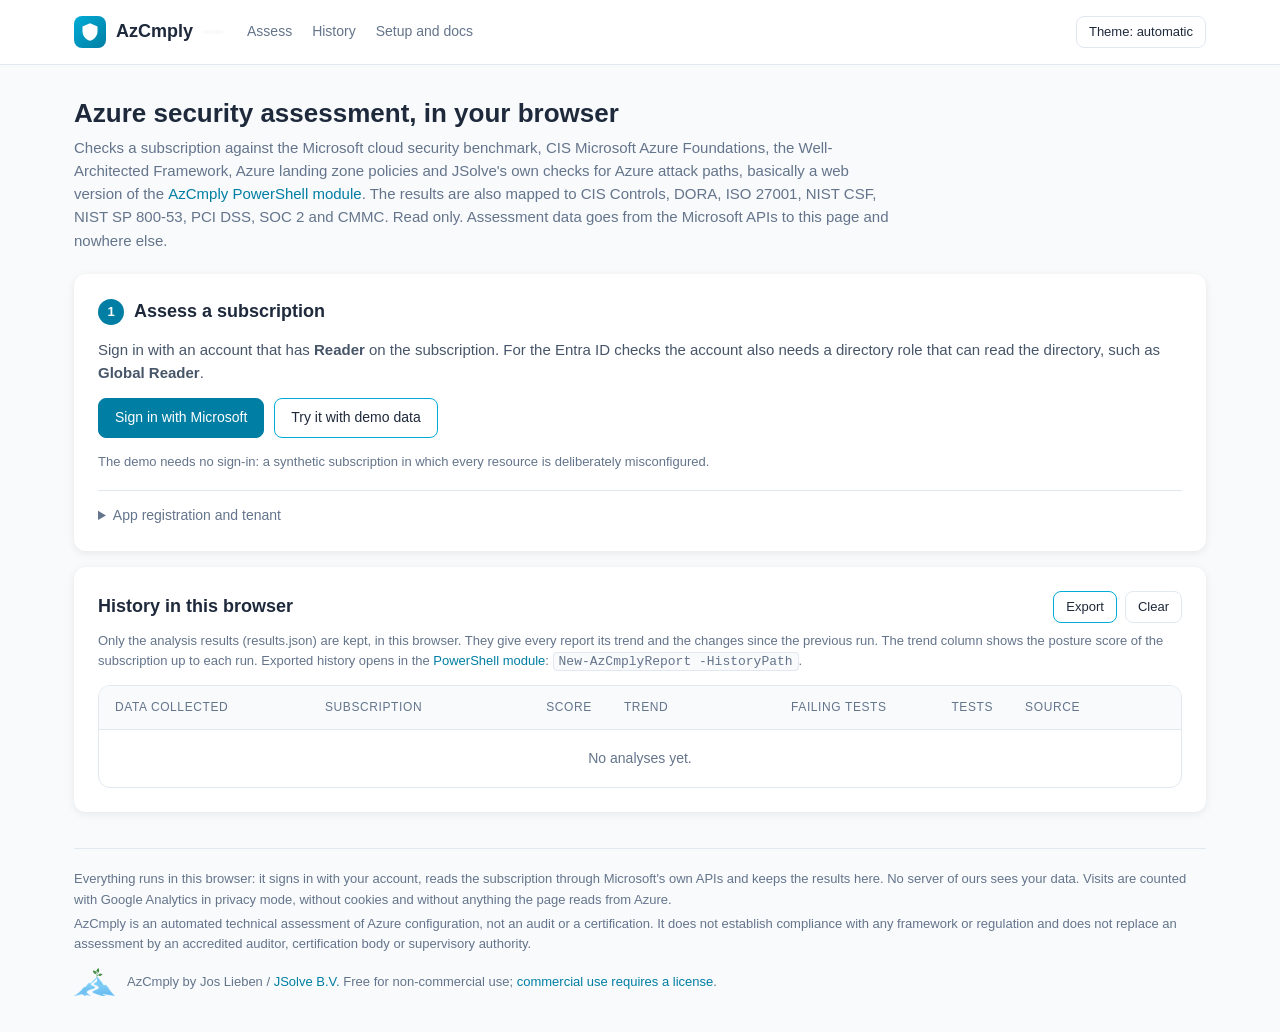
==== Web/site/index.html @ 651a884d "add new tests and bump to 1.0.2" ====
<!DOCTYPE html>
<html lang="en">
<head>
<meta charset="utf-8">
<meta name="viewport" content="width=device-width, initial-scale=1">
<!-- Convert-AzCmplyToWeb.ps1 adds the hash of every inline script to script-src here, in .htaccess and in staticwebapp.config.json -->
<meta http-equiv="Content-Security-Policy" content="default-src 'self'; script-src 'self' https://www.googletagmanager.com 'sha256-Fk6Tn1655p4F9bQl/5NqP86ML0E5Kwp3R/wkWCC5QNY='; style-src 'self'; img-src 'self' data: https://*.google-analytics.com https://*.googletagmanager.com; connect-src 'self' https://login.microsoftonline.com https://management.azure.com https://graph.microsoft.com https://login.microsoftonline.us https://management.usgovcloudapi.net https://graph.microsoft.us https://login.chinacloudapi.cn https://management.chinacloudapi.cn https://microsoftgraph.chinacloudapi.cn https://*.google-analytics.com https://*.analytics.google.com https://*.googletagmanager.com; worker-src 'self'; frame-src 'self'; object-src 'none'; base-uri 'none'; form-action 'none'">
<meta name="referrer" content="no-referrer">
<meta name="description" content="AzCmply: security assessment of an Azure subscription against MCSB, CIS, WAF and ALZ, run entirely in your browser.">
<!-- link previews (LinkedIn, Teams); the image needs an absolute address -->
<meta property="og:title" content="AzCmply: Azure security assessment in your browser">
<meta property="og:description" content="Checks an Azure subscription against MCSB, CIS, the Well-Architected Framework and Azure landing zone policies. Read only; the data stays in your browser. By JSolve B.V.">
<meta property="og:type" content="website">
<meta property="og:image" content="https://azcmply.jsolve.nl/img/jsolve-logo-200.png">
<title>AzCmply</title>
<link rel="icon" href="data:image/svg+xml,%3Csvg xmlns='http://www.w3.org/2000/svg' viewBox='0 0 16 16'%3E%3Cpath d='M8 1l6 2.5v4c0 3.5-2.6 6.3-6 7.5-3.4-1.2-6-4-6-7.5v-4z' fill='%23256abf'/%3E%3C/svg%3E">
<!-- ?v= is the build id Convert-AzCmplyToWeb.ps1 stamps here, so an upload always loads its own files -->
<link rel="stylesheet" href="css/app.css?v=1.0.2-5f8ad1acf2">
<script type="module" src="js/boot.js?v=1.0.2-5f8ad1acf2"></script>
<!-- Google Analytics (GDPR Compliant) -->
<script async src="https://www.googletagmanager.com/gtag/js?id=G-M6KB05FDNL"></script>
<script>
  window.dataLayer = window.dataLayer || [];
  function gtag(){dataLayer.push(arguments);}
  // not on the return from Microsoft sign-in: that URL carries the authorization code, which must not reach Google
  if (!/[?&](code|error|admin_consent)=/.test(location.search)) {
    gtag('js', new Date());
    gtag('config', 'G-M6KB05FDNL', { 'page_location': location.origin + location.pathname, 'anonymize_ip': true, 'storage': 'none', 'client_storage': 'none' });
  }
  gtag('consent', 'default', { 'ad_storage': 'denied', 'ad_user_data': 'denied', 'ad_personalization': 'denied', 'analytics_storage': 'denied' });
</script>
</head>
<body>
<header class="topbar">
  <div class="topbar-inner">
    <a class="brand" href="./" aria-label="AzCmply home">
      <svg viewBox="0 0 16 16" aria-hidden="true"><path d="M8 1l6 2.5v4c0 3.5-2.6 6.3-6 7.5-3.4-1.2-6-4-6-7.5v-4z"/></svg>
      <span>AzCmply</span><span class="ver" id="version"></span>
    </a>
    <nav class="nav" aria-label="Sections">
      <a href="#assess">Assess</a>
      <a href="#history">History</a>
      <a id="docs-link" href="https://github.com/jflieben/AzCmply#readme" target="_blank" rel="noopener noreferrer">Setup and docs</a>
    </nav>
    <div class="topbar-right">
      <span class="account" id="account" hidden></span>
      <button type="button" class="btn ghost small" id="sign-out" hidden>Sign out</button>
      <button type="button" class="btn ghost small" id="theme" aria-label="Theme">Theme: automatic</button>
    </div>
  </div>
</header>

<main>
  <section class="hero" id="assess">
    <h1>Azure security assessment, in your browser</h1>
    <p class="lead">Checks a subscription against the Microsoft cloud security benchmark, CIS Microsoft Azure Foundations, the Well-Architected Framework, Azure landing zone policies and JSolve's own checks for Azure attack paths, basically a web version of the <a href="https://www.powershellgallery.com/packages/AzCmply" target="_blank" rel="noopener noreferrer">AzCmply PowerShell module</a>. The results are also mapped to CIS Controls, DORA, ISO 27001, NIST CSF, NIST SP 800-53, PCI DSS, SOC 2 and CMMC. Read only. Assessment data goes from the Microsoft APIs to this page and nowhere else.
    <div class="banner" id="banner" role="status" hidden></div>
  </section>

  <section class="card" id="connect" aria-labelledby="h-connect">
    <h2 id="h-connect"><span class="step">1</span>Assess a subscription</h2>

    <div id="signed-out">
      <p>Sign in with an account that has <b>Reader</b> on the subscription. For the Entra ID checks the account also needs a directory role that can read the directory, such as <b>Global Reader</b>.</p>
      <div class="row">
        <button type="button" class="btn primary" id="sign-in">Sign in with Microsoft</button>
        <button type="button" class="btn" id="demo">Try it with demo data</button>
      </div>
      <p class="note" id="app-note"></p>
      <p class="note">The demo needs no sign-in: a synthetic subscription in which every resource is deliberately misconfigured.</p>
      <details class="settings" id="app-settings">
        <summary>App registration and tenant</summary>
        <div class="fields">
          <label class="field"><span>Application (client) id</span><input type="text" id="set-client" spellcheck="false" autocomplete="off" placeholder="00000000-0000-0000-0000-000000000000"></label>
          <label class="field"><span>Tenant</span><input type="text" id="set-tenant" spellcheck="false" autocomplete="off" placeholder="organizations, a tenant id or a domain"></label>
          <label class="field"><span>Cloud</span>
            <select id="set-cloud">
              <option value="AzureCloud">Azure (global)</option>
              <option value="AzureUSGovernment">Azure US Government</option>
              <option value="AzureChinaCloud">Azure operated by 21Vianet</option>
            </select>
          </label>
        </div>
        <p class="note">Redirect URI to register as a <b>single-page application</b> platform: <code id="redirect-uri"></code></p>
        <div class="row">
          <button type="button" class="btn" id="save-settings">Save</button>
          <button type="button" class="btn ghost" id="reset-settings">Use the JSolve app</button>
          <a class="btn ghost" id="consent-link" href="#" target="_blank" rel="noopener noreferrer">Admin consent for this app</a>
        </div>
      </details>
    </div>

    <div id="signed-in" hidden>
      <label class="field"><span>Subscription</span>
        <select id="subscription"><option value="">Loading subscriptions...</option></select>
      </label>
      <div class="fields three">
        <label class="field"><span>Activity log</span>
          <select id="opt-days">
            <option value="0">Skip</option>
            <option value="7">7 days</option>
            <option value="30" selected>30 days</option>
            <option value="90">90 days (PowerShell default)</option>
          </select>
        </label>
        <label class="check"><input type="checkbox" id="opt-graph" checked><span>Entra ID enrichment</span></label>
        <label class="check"><input type="checkbox" id="opt-rg" checked><span>Resource Graph tables</span></label>
      </div>
      <label class="field"><span>Organization on the report cover (optional)</span><input type="text" id="opt-org" autocomplete="organization"></label>
      <div class="row">
        <button type="button" class="btn primary" id="run">Run assessment</button>
      </div>
      <p class="note">A subscription with a few hundred resources takes a few minutes. Keep this tab open while it runs.</p>
    </div>
  </section>

  <section class="card" id="progress" aria-labelledby="h-progress" hidden>
    <div class="card-head">
      <h2 id="h-progress"><span class="step">2</span><span id="progress-title">Collecting</span></h2>
      <button type="button" class="btn ghost small" id="cancel">Cancel</button>
    </div>
    <p class="keep-open" id="keep-open" hidden><b>Keep this tab open until the assessment is done.</b> The collected data exists only in this tab: closing or reloading it ends the run. Working in other tabs is fine; on a phone or tablet, keep the browser in front.</p>
    <ol class="phases" id="phases"></ol>
    <div class="issues" id="issues" role="status" hidden>
      <h3>Data that could not be collected</h3>
      <p class="note">The tests that need it report Unknown, with this reason in the report. Everything else was assessed.</p>
      <ul id="issue-list"></ul>
    </div>
    <details class="log-view">
      <summary>Log</summary>
      <pre id="log" aria-live="off"></pre>
    </details>
  </section>

  <section class="card" id="result" aria-labelledby="h-result" hidden>
    <div class="card-head">
      <h2 id="h-result"><span class="step">3</span>Result</h2>
      <div class="row tight" id="downloads"></div>
    </div>
    <div class="summary" id="summary"></div>
    <div class="open-report">
      <button type="button" class="preview" id="preview" aria-describedby="preview-hint" disabled></button>
      <div class="open-report-text">
        <h3>The report</h3>
        <p id="preview-hint">Executive summary, priorities, results per security domain and framework, and every test with its remediation and the result per resource. Opens full screen; print it or save it as PDF from there.</p>
        <button type="button" class="btn primary" id="view-report" disabled>Preparing the report...</button>
      </div>
    </div>
    <details class="settings">
      <summary>Report settings</summary>
      <div class="fields three">
        <label class="field"><span>Title</span><input type="text" id="rep-title" placeholder="Azure security assessment"></label>
        <label class="field"><span>Organization</span><input type="text" id="rep-org"></label>
        <label class="field"><span>Compare with</span><select id="rep-baseline"></select></label>
      </div>
      <div class="row"><button type="button" class="btn" id="rep-refresh">Update report</button></div>
    </details>
  </section>

  <section class="card" id="history" aria-labelledby="h-history">
    <div class="card-head">
      <h2 id="h-history">History in this browser</h2>
      <div class="row tight">
        <button type="button" class="btn small" id="history-export">Export</button>
        <button type="button" class="btn ghost small" id="history-clear">Clear</button>
      </div>
    </div>
    <p class="note">Only the analysis results (results.json) are kept, in this browser. They give every report its trend and the changes since the previous run. The trend column shows the posture score of the subscription up to each run. Exported history opens in the <a href="https://www.powershellgallery.com/packages/AzCmply" target="_blank" rel="noopener noreferrer">PowerShell module</a>: <code>New-AzCmplyReport -HistoryPath</code>.</p>
    <div class="scroll"><table class="history">
      <thead><tr><th>Data collected</th><th>Subscription</th><th class="num">Score</th><th>Trend</th><th class="num">Failing tests</th><th class="num">Tests</th><th>Source</th><th><span class="visually-hidden">Actions</span></th></tr></thead>
      <tbody id="history-rows"><tr><td colspan="8" class="empty">No analyses yet.</td></tr></tbody>
    </table></div>
  </section>
</main>

<div class="viewer" id="viewer" role="dialog" aria-modal="true" aria-labelledby="viewer-title" hidden>
  <div class="viewer-bar">
    <span id="viewer-title">Report</span>
    <div class="row tight">
      <button type="button" class="btn small" id="viewer-download">Download (.html)</button>
      <button type="button" class="btn small" id="viewer-close">Close</button>
    </div>
  </div>
  <iframe id="report-frame" title="Report" sandbox="allow-scripts allow-popups allow-popups-to-escape-sandbox allow-modals" src="report-frame.html"></iframe>
</div>

<footer class="foot">
  <p>Everything runs in this browser: it signs in with your account, reads the subscription through Microsoft's own APIs and keeps the results here. No server of ours sees your data. Visits are counted with Google Analytics in privacy mode, without cookies and without anything the page reads from Azure.</p>
  <p>AzCmply is an automated technical assessment of Azure configuration, not an audit or a certification. It does not establish compliance with any framework or regulation and does not replace an assessment by an accredited auditor, certification body or supervisory authority.</p>
  <div class="maker">
    <img src="img/jsolve-mark.png" alt="" width="41" height="28">
    <p>AzCmply by Jos Lieben / <a href="https://www.jsolve.nl" target="_blank" rel="noopener noreferrer">JSolve B.V.</a> Free for non-commercial use; <a href="https://jsolve.nl/commercial-use.html" target="_blank" rel="noopener noreferrer">commercial use requires a license</a>.</p>
  </div>
</footer>
</body>
</html>
---- Web/site/css/app.css ----
/* The look of M365Permissions: slate neutrals, white cards with a soft shadow, cyan accent (#00acd7). Text and fills
   that need contrast on white use the deeper --accent-strong. */
:root {
  color-scheme: light;
  --page: #f8fafc; --surface: #ffffff; --surface-2: #f8fafc; --field: #ffffff; --ink: #1e293b; --ink-2: #475569; --muted: #64748b;
  --border: #e2e8f0; --line: #e2e8f0; --link: #007ea3; --accent: #00acd7; --accent-strong: #007ea3; --accent-strong-hover: #006d8e;
  --accent-ink: #ffffff; --accent-wash: #f0f9ff; --accent-hover: #e0f4ff; --focus: #00acd7; --ring: rgba(0,172,215,0.15);
  --shadow: 0 2px 8px rgba(0,0,0,0.08); --shadow-lift: 0 8px 20px rgba(15,23,42,0.12); --disabled: #a3b2b8;
  --bar: #ffffff; --bar-ink: #1e293b; --bar-ink-2: #64748b; --bar-line: #e2e8f0;
  --fail: #dc2626; --warn: #f59e0b; --good: #16a34a; --track: #e2e8f0;
  --up: #15803d; --down: #dc2626;
  --info-wash: #f0f9ff; --error-wash: #ffeded; --ok-wash: #dcfce7; --warn-wash: #fff8e0;
}
@media (prefers-color-scheme: dark) {
  :root:where(:not([data-theme="light"])) {
    color-scheme: dark;
    --page: #0f172a; --surface: #1e293b; --surface-2: #172033; --field: #0f172a; --ink: #f1f5f9; --ink-2: #cbd5e1; --muted: #94a3b8;
    --border: #334155; --line: #334155; --link: #00acd7; --accent-strong: #00acd7; --accent-strong-hover: #22c3eb; --accent-ink: #0f172a;
    --accent-wash: #1e3a4d; --accent-hover: #284e66; --shadow: 0 2px 8px rgba(0,0,0,0.3); --shadow-lift: 0 8px 20px rgba(0,0,0,0.4); --disabled: #646e73;
    --bar: #1e293b; --bar-ink: #f1f5f9; --bar-ink-2: #94a3b8; --bar-line: #334155;
    --fail: #ef4444; --good: #22c55e; --track: #334155; --up: #22c55e; --down: #f87171;
    --info-wash: #1e3a4d; --error-wash: #502828; --ok-wash: #1e4632; --warn-wash: #50411e;
  }
}
:root[data-theme="dark"] {
  color-scheme: dark;
  --page: #0f172a; --surface: #1e293b; --surface-2: #172033; --field: #0f172a; --ink: #f1f5f9; --ink-2: #cbd5e1; --muted: #94a3b8;
  --border: #334155; --line: #334155; --link: #00acd7; --accent-strong: #00acd7; --accent-strong-hover: #22c3eb; --accent-ink: #0f172a;
  --accent-wash: #1e3a4d; --accent-hover: #284e66; --shadow: 0 2px 8px rgba(0,0,0,0.3); --shadow-lift: 0 8px 20px rgba(0,0,0,0.4); --disabled: #646e73;
  --bar: #1e293b; --bar-ink: #f1f5f9; --bar-ink-2: #94a3b8; --bar-line: #334155;
  --fail: #ef4444; --good: #22c55e; --track: #334155; --up: #22c55e; --down: #f87171;
  --info-wash: #1e3a4d; --error-wash: #502828; --ok-wash: #1e4632; --warn-wash: #50411e;
}

* { box-sizing: border-box; }
html { background: var(--page); scroll-behavior: smooth; }
body { margin: 0; background: var(--page); color: var(--ink); font: 15px/1.55 -apple-system, BlinkMacSystemFont, "Segoe UI", Roboto, "Helvetica Neue", Arial, sans-serif; -webkit-font-smoothing: antialiased; }
a { color: var(--link); font-weight: 500; text-decoration: none; }
a:hover { text-decoration: underline; }
code { font: 13px/1.4 ui-monospace, "Cascadia Mono", Consolas, monospace; background: var(--surface-2); border: 1px solid var(--border); border-radius: 4px; padding: 1px 5px; overflow-wrap: anywhere; }
h1, h2, h3 { margin: 0; }
:focus-visible { outline: 2px solid var(--focus); outline-offset: 2px; }
.visually-hidden { position: absolute; width: 1px; height: 1px; padding: 0; margin: -1px; overflow: hidden; clip: rect(0 0 0 0); white-space: nowrap; border: 0; }
[hidden] { display: none !important; }
* { scrollbar-width: thin; scrollbar-color: var(--border) transparent; }

/* header */
.topbar { background: var(--bar); color: var(--bar-ink); border-bottom: 1px solid var(--bar-line); }
.topbar-inner { max-width: 1180px; margin: 0 auto; padding: 12px 24px; display: flex; align-items: center; gap: 24px; flex-wrap: wrap; min-height: 64px; }
.brand { display: flex; align-items: center; gap: 10px; color: var(--bar-ink); text-decoration: none; font-weight: 600; font-size: 18px; }
.brand:hover { text-decoration: none; }
.brand svg { width: 32px; height: 32px; padding: 6px; border-radius: 8px; fill: #ffffff; background: linear-gradient(135deg, #00acd7, #007ea3); }
.brand .ver { font-weight: 500; font-size: 12px; color: var(--bar-ink-2); background: var(--surface-2); border-radius: 999px; padding: 2px 10px; }
.nav { display: flex; gap: 20px; }
.nav a { color: var(--bar-ink-2); font-size: 14px; font-weight: 500; }
.nav a:hover { color: var(--accent-strong); text-decoration: none; }
.topbar-right { margin-left: auto; display: flex; align-items: center; gap: 10px; flex-wrap: wrap; }
.account { font-size: 13px; color: var(--bar-ink-2); background: var(--surface-2); border-radius: 999px; padding: 5px 12px; }

/* layout */
main { max-width: 1180px; margin: 0 auto; padding: 28px 24px 12px; }
.hero { padding: 4px 0 22px; }
.hero h1 { font-size: 26px; line-height: 1.25; font-weight: 600; margin-bottom: 6px; }
.lead { color: var(--muted); font-size: 15px; max-width: 820px; margin: 0; }
.card { background: var(--surface); border-radius: 12px; box-shadow: var(--shadow); padding: 24px; margin-bottom: 16px; }
.card h2 { font-size: 18px; font-weight: 600; display: flex; align-items: center; gap: 10px; margin-bottom: 12px; }
.card p { margin: 0 0 14px; color: var(--ink-2); }
.card-head { display: flex; align-items: center; justify-content: space-between; gap: 12px; flex-wrap: wrap; margin-bottom: 8px; }
.card-head h2 { margin-bottom: 0; }
.step { display: inline-grid; place-items: center; width: 26px; height: 26px; border-radius: 50%; background: var(--accent-strong); color: var(--accent-ink); font-size: 13px; font-weight: 600; flex: none; }
.note { font-size: 13px; color: var(--muted) !important; }
.row { display: flex; flex-wrap: wrap; gap: 10px; align-items: center; margin: 14px 0 6px; }
.row.tight { margin: 0; gap: 8px; }

/* controls */
.btn { display: inline-flex; align-items: center; justify-content: center; gap: 8px; font: inherit; font-size: 14px; font-weight: 500; color: var(--ink); background: var(--surface); border: 1px solid var(--accent); border-radius: 8px; padding: 8px 16px; cursor: pointer; text-decoration: none; min-height: 38px; white-space: nowrap; transition: background-color 0.2s, color 0.2s, border-color 0.2s; }
.btn:hover { background: var(--accent-strong); border-color: var(--accent-strong); color: var(--accent-ink); text-decoration: none; }
.btn.primary { background: var(--accent-strong); color: var(--accent-ink); border-color: var(--accent-strong); }
.btn.primary:hover { background: var(--accent-strong-hover); border-color: var(--accent-strong-hover); }
.btn.ghost { background: transparent; border-color: var(--border); }
.btn.ghost:hover { background: var(--accent-wash); border-color: var(--border); color: var(--ink); }
.btn.small { font-size: 13px; padding: 5px 12px; min-height: 32px; }
.btn:disabled, .btn:disabled:hover { background: transparent; border-color: var(--disabled); color: var(--disabled); cursor: not-allowed; }
.btn.primary:disabled { background: var(--disabled); color: var(--surface); }
.field { display: flex; flex-direction: column; gap: 6px; margin: 0 0 14px; font-size: 14px; color: var(--muted); font-weight: 500; min-width: 0; }
.field input, .field select { font: inherit; font-size: 14px; font-weight: 400; color: var(--ink); background: var(--field); border: 1px solid var(--border); border-radius: 8px; padding: 9px 14px; min-height: 40px; width: 100%; transition: border-color 0.2s, box-shadow 0.2s; }
.field input::placeholder { color: var(--muted); }
.field input:focus, .field select:focus { outline: none; border-color: var(--accent); box-shadow: 0 0 0 3px var(--ring); }
.fields { display: grid; grid-template-columns: 1fr 1fr; gap: 0 16px; }
.fields.three { grid-template-columns: repeat(3, minmax(0, 1fr)); align-items: end; }
.check { display: flex; align-items: center; gap: 8px; font-size: 14px; margin: 0 0 14px; min-height: 40px; cursor: pointer; }
.check input { appearance: none; -webkit-appearance: none; margin: 0; width: 16px; height: 16px; flex: none; border: 1px solid var(--border); border-radius: 4px; background: var(--field); display: inline-grid; place-items: center; cursor: pointer; transition: background-color 0.2s, border-color 0.2s; }
.check input:hover { border-color: var(--accent); }
.check input:checked { background: var(--accent-strong); border-color: var(--accent-strong); }
.check input:checked::after { content: ""; width: 4px; height: 8px; border: solid var(--accent-ink); border-width: 0 2px 2px 0; transform: rotate(45deg); margin-bottom: 2px; }
.check input:focus-visible { outline: none; border-color: var(--accent); box-shadow: 0 0 0 3px var(--ring); }
.settings { border-top: 1px solid var(--line); margin-top: 18px; padding-top: 14px; }
.settings summary { cursor: pointer; font-weight: 500; font-size: 14px; color: var(--muted); }
.settings summary:hover { color: var(--accent-strong); }
.settings[open] summary { margin-bottom: 14px; }

/* messages, like the M365Permissions toasts */
.banner { border-radius: 8px; padding: 14px 16px; margin-top: 16px; font-size: 14px; background: var(--info-wash); border: 1px solid var(--border); box-shadow: var(--shadow); }
.banner.error { background: var(--error-wash); border-color: var(--fail); }
.banner.ok { background: var(--ok-wash); border-color: var(--good); }
.banner p { margin: 0 0 6px; color: var(--ink); }
.banner p:last-child { margin: 0; }

/* progress */
.phases { list-style: none; margin: 14px 0; padding: 0; display: grid; gap: 12px; }
.phase { display: grid; grid-template-columns: 22px 1fr auto; gap: 4px 10px; align-items: center; }
.phase .icon { width: 18px; height: 18px; border-radius: 50%; border: 2px solid var(--line); display: grid; place-items: center; font-size: 11px; font-weight: 700; }
.phase.active .icon { border-color: var(--accent); border-top-color: transparent; animation: spin 0.9s linear infinite; }
.phase.done .icon { border-color: var(--good); background: var(--good); color: #fff; }
.phase.done .icon::after { content: "\2713"; }
.phase.failed .icon { border-color: var(--fail); background: var(--fail); color: #fff; }
.phase.failed .icon::after { content: "!"; }
.phase .label { font-size: 14px; }
.phase .count { font-size: 13px; color: var(--muted); font-variant-numeric: tabular-nums; }
.phase .bar { grid-column: 2 / 4; height: 6px; border-radius: 3px; background: var(--track); overflow: hidden; }
.phase .bar i { display: block; height: 100%; width: 0; background: var(--accent); border-radius: 3px; transition: width 0.3s; }
.phase.done .bar i { background: var(--good); }
@keyframes spin { to { transform: rotate(360deg); } }
@media (prefers-reduced-motion: reduce) { .phase.active .icon { animation: none; } .phase .bar i, .btn, .preview { transition: none; } }
.keep-open { border: 1px solid var(--warn); border-radius: 8px; background: var(--warn-wash); padding: 12px 16px; margin: 0 0 14px; font-size: 14px; color: var(--ink-2); }
.keep-open b { color: var(--ink); font-weight: 600; }
.issues { border: 1px solid var(--warn); border-radius: 8px; background: var(--warn-wash); padding: 12px 16px; margin: 0 0 14px; }
.issues h3 { font-size: 14px; font-weight: 600; margin-bottom: 4px; }
.issues p { margin: 0 0 8px; }
.issues ul { margin: 0; padding-left: 18px; font-size: 13px; color: var(--ink-2); display: grid; gap: 6px; }
.issues li { overflow-wrap: anywhere; }
.log-view summary { cursor: pointer; font-size: 13px; font-weight: 500; color: var(--muted); }
.log-view pre { max-height: 260px; overflow: auto; background: var(--surface-2); border: 1px solid var(--border); border-radius: 8px; padding: 10px 12px; font: 12px/1.5 ui-monospace, "Cascadia Mono", Consolas, monospace; white-space: pre-wrap; overflow-wrap: anywhere; margin: 8px 0 0; }

/* result */
.summary { display: grid; grid-template-columns: repeat(4, minmax(0, 1fr)); gap: 12px; margin: 10px 0 4px; }
.kpi { border-radius: 8px; padding: 14px 16px; background: var(--surface-2); border: 1px solid var(--border); min-width: 0; }
.kpi .label { font-size: 12px; color: var(--muted); text-transform: uppercase; letter-spacing: 0.05em; font-weight: 500; }
.kpi .value { font-size: 22px; font-weight: 700; font-variant-numeric: tabular-nums; margin-top: 4px; overflow-wrap: anywhere; }
.kpi .value small { font-size: 13px; font-weight: 500; color: var(--muted); }
.kpi .sub { font-size: 12px; color: var(--muted); overflow-wrap: anywhere; }
.open-report { display: grid; grid-template-columns: minmax(0, 360px) minmax(0, 1fr); gap: 24px; align-items: center; margin: 20px 0 4px; }
.open-report-text h3 { font-size: 16px; font-weight: 600; margin-bottom: 6px; }
.open-report-text p { margin: 0 0 14px; }
.preview { display: block; width: 100%; padding: 0; font: inherit; text-align: left; color: var(--ink); background: var(--surface); border: 1px solid var(--border); border-radius: 12px; overflow: hidden; cursor: pointer; box-shadow: var(--shadow); transition: transform 0.15s, box-shadow 0.15s, border-color 0.15s; }
.preview:hover:not(:disabled) { transform: translateY(-2px); box-shadow: var(--shadow-lift); border-color: var(--accent); }
.preview:disabled { cursor: progress; opacity: 0.65; }
/* mirrors the cover of the report */
.pv-cover { display: flex; flex-direction: column; gap: 4px; background: var(--surface); border-top: 4px solid var(--accent); padding: 14px 18px 16px; }
.pv-eyebrow { font-size: 10px; letter-spacing: 0.08em; font-weight: 600; color: var(--accent-strong); }
.pv-title { font-size: 18px; font-weight: 600; line-height: 1.25; overflow-wrap: anywhere; }
.pv-meta { font-size: 12px; color: var(--muted); }
.pv-body { display: flex; align-items: center; gap: 14px; padding: 14px 18px; background: var(--surface-2); border-top: 1px solid var(--border); }
.pv-ring { width: 64px; height: 64px; flex: none; }
.pv-track { fill: none; stroke: var(--track); stroke-width: 6; }
.pv-arc { fill: none; stroke-width: 6; stroke-linecap: round; stroke: var(--muted); }
.pv-arc.good { stroke: var(--good); } .pv-arc.fair { stroke: var(--warn); } .pv-arc.weak { stroke: #fb923c; } .pv-arc.risk { stroke: var(--fail); }
.pv-score { font: 700 17px -apple-system, BlinkMacSystemFont, "Segoe UI", Roboto, sans-serif; fill: var(--ink); }
.pv-facts { display: flex; flex-direction: column; gap: 2px; min-width: 0; }
.pv-rating { font-weight: 600; font-size: 14px; }
.pv-line { font-size: 13px; color: var(--ink-2); }
.pv-cta { display: inline-flex; align-items: center; gap: 6px; margin-top: 6px; font-size: 13px; font-weight: 500; color: var(--link); }
.pv-cta svg { width: 14px; height: 14px; fill: none; stroke: currentColor; stroke-width: 1.6; stroke-linecap: round; stroke-linejoin: round; }
.viewer { position: fixed; inset: 0; z-index: 50; display: flex; flex-direction: column; background: var(--page); }
.viewer-bar { display: flex; align-items: center; justify-content: space-between; gap: 10px; padding: 8px 12px 8px 16px; background: var(--bar); color: var(--bar-ink); border-bottom: 1px solid var(--bar-line); font-size: 14px; font-weight: 500; }
.viewer-bar #viewer-title { overflow: hidden; text-overflow: ellipsis; white-space: nowrap; min-width: 0; }
.viewer iframe { display: block; flex: 1; width: 100%; min-height: 0; border: 0; background: var(--page); }
body.viewer-open { overflow: hidden; }

/* history, like the M365Permissions tables */
.scroll { overflow-x: auto; border: 1px solid var(--border); border-radius: 12px; }
table.history { width: 100%; border-collapse: collapse; font-size: 14px; }
.history th { text-align: left; font-size: 12px; text-transform: uppercase; letter-spacing: 0.05em; color: var(--muted); font-weight: 500; padding: 12px 16px; background: var(--surface-2); border-bottom: 1px solid var(--line); white-space: nowrap; }
.history td { padding: 12px 16px; border-bottom: 1px solid var(--line); vertical-align: top; }
.history tbody tr { transition: background-color 0.15s; }
.history tbody tr:hover { background: var(--accent-wash); }
.history tbody tr:last-child td { border-bottom: 0; }
.history .num { text-align: right; font-variant-numeric: tabular-nums; }
.history .sub { display: block; font-size: 12px; color: var(--muted); }
.history .empty { color: var(--muted); text-align: center; padding: 18px; }
.history .actions { white-space: nowrap; text-align: right; }
.history .actions .btn { margin-left: 6px; }
.muted { color: var(--muted); }
.history .trend-cell { white-space: nowrap; }
.trend { display: inline-flex; align-items: center; gap: 8px; }
.spark { display: block; overflow: visible; }
.spark-line { fill: none; stroke: var(--muted); stroke-width: 2; stroke-linejoin: round; stroke-linecap: round; }
.spark-dot { fill: var(--muted); stroke: var(--surface); stroke-width: 2; }
.spark-hit { fill: transparent; }
.trend.up .spark-line { stroke: var(--up); } .trend.up .spark-dot { fill: var(--up); } .trend.up .arrow { color: var(--up); }
.trend.down .spark-line { stroke: var(--down); } .trend.down .spark-dot { fill: var(--down); } .trend.down .arrow { color: var(--down); }
.delta { font-size: 13px; color: var(--ink-2); font-variant-numeric: tabular-nums; }
.arrow { font-size: 10px; margin-right: 3px; color: var(--muted); }
.pill { display: inline-block; font-size: 12px; font-weight: 500; border-radius: 999px; padding: 2px 10px; background: var(--surface-2); border: 1px solid var(--border); color: var(--ink-2); }

.foot { width: calc(100% - 48px); max-width: 1132px; margin: 8px auto 0; padding: 20px 0 36px; font-size: 13px; color: var(--muted); border-top: 1px solid var(--line); }
.foot p { margin: 0 0 4px; }
.maker { display: flex; align-items: center; gap: 12px; margin-top: 14px; }
.maker img { width: 41px; height: 28px; flex: none; }
.maker p { margin: 0; }

@media (max-width: 900px) {
  .open-report { grid-template-columns: 1fr; }
  .summary { grid-template-columns: repeat(2, minmax(0, 1fr)); }
}
@media (max-width: 640px) {
  main { padding: 18px 16px 8px; }
  .topbar-inner { padding: 10px 16px; gap: 12px; }
  .nav { order: 3; width: 100%; }
  .hero h1 { font-size: 22px; }
  .card { padding: 16px; }
  .fields, .fields.three { grid-template-columns: 1fr; }
  .foot { width: calc(100% - 32px); padding: 18px 0 28px; }
  /* history on a phone: each run as a card with date and subscription, score and trend, and the actions */
  .scroll { border: 0; border-radius: 0; }
  .history thead, .history td:nth-child(5), .history td:nth-child(6), .history td:nth-child(7) { display: none; }
  table.history, .history tbody { display: block; }
  .history tr { display: grid; grid-template-columns: minmax(0, 1fr) auto; gap: 4px 12px; padding: 12px 0; border-bottom: 1px solid var(--line); }
  .history tbody tr:hover { background: transparent; }
  .history td { display: block; padding: 0; border: 0; }
  .history td:nth-child(1) { grid-column: 1; grid-row: 1; }
  .history td:nth-child(2) { grid-column: 1; grid-row: 2; }
  .history td:nth-child(3) { grid-column: 2; grid-row: 1; font-weight: 700; }
  .history td:nth-child(3)::before { content: "Score "; font-weight: 400; font-size: 12px; color: var(--muted); }
  .history td:nth-child(4) { grid-column: 2; grid-row: 2; justify-self: end; }
  .history td.actions { grid-column: 1 / -1; grid-row: 3; text-align: left; padding-top: 6px; }
  .history .actions .btn { margin: 0 6px 0 0; }
  .history td.empty { grid-column: 1 / -1; }
}
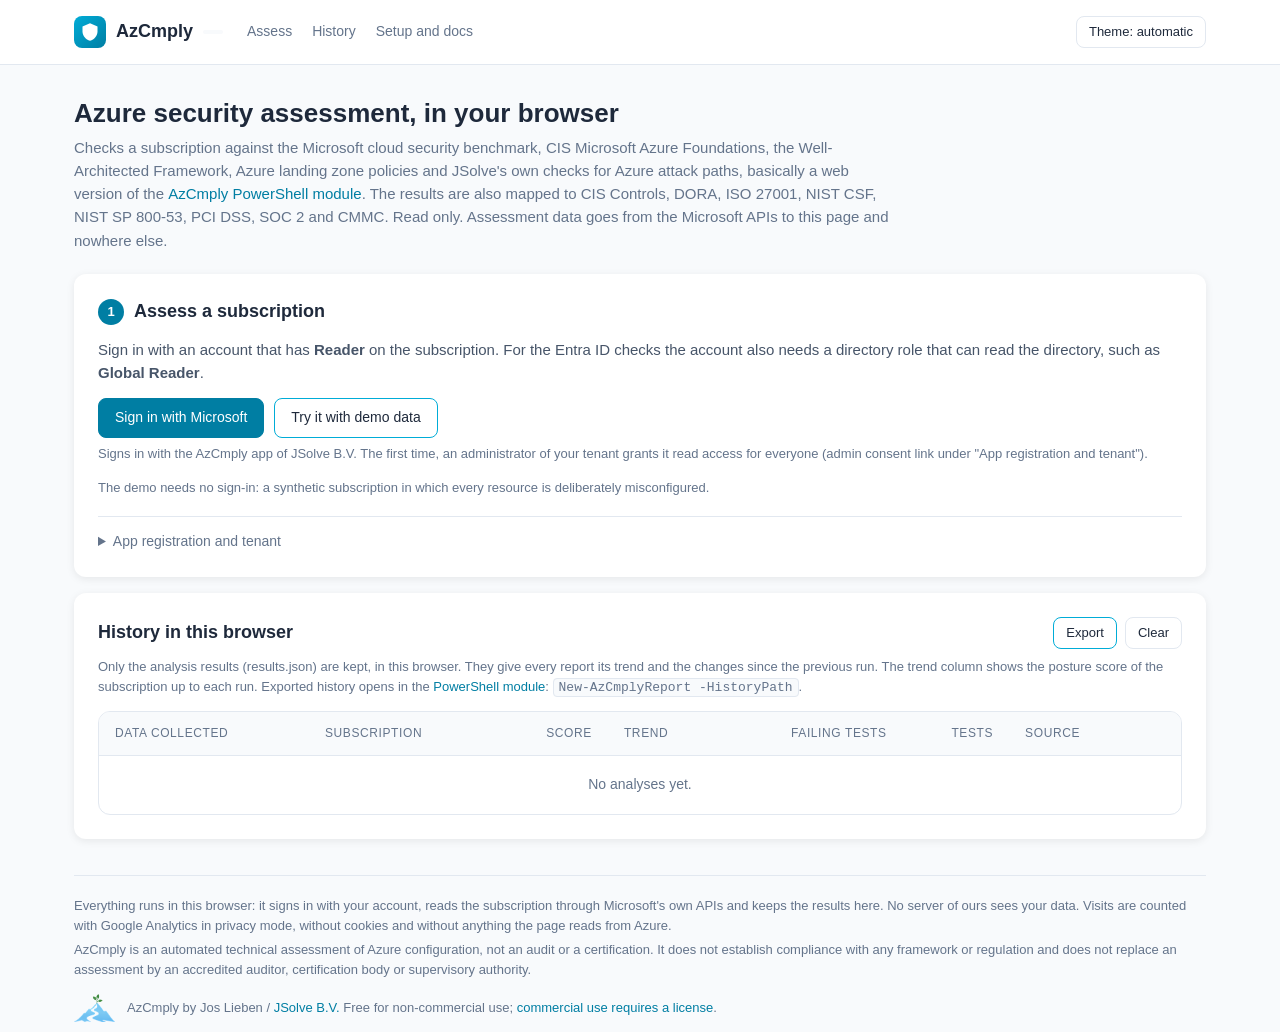
==== commit a5fe8bc0: "1.0.3 release, adding additional in depth azure function tests" ====
--- a/Web/site/index.html
+++ b/Web/site/index.html
@@ -15,8 +15,8 @@
 <title>AzCmply</title>
 <link rel="icon" href="data:image/svg+xml,%3Csvg xmlns='http://www.w3.org/2000/svg' viewBox='0 0 16 16'%3E%3Cpath d='M8 1l6 2.5v4c0 3.5-2.6 6.3-6 7.5-3.4-1.2-6-4-6-7.5v-4z' fill='%23256abf'/%3E%3C/svg%3E">
 <!-- ?v= is the build id Convert-AzCmplyToWeb.ps1 stamps here, so an upload always loads its own files -->
-<link rel="stylesheet" href="css/app.css?v=1.0.2-5f8ad1acf2">
-<script type="module" src="js/boot.js?v=1.0.2-5f8ad1acf2"></script>
+<link rel="stylesheet" href="css/app.css?v=1.0.3-7ea438e2a8">
+<script type="module" src="js/boot.js?v=1.0.3-7ea438e2a8"></script>
 <!-- Google Analytics (GDPR Compliant) -->
 <script async src="https://www.googletagmanager.com/gtag/js?id=G-M6KB05FDNL"></script>
 <script>
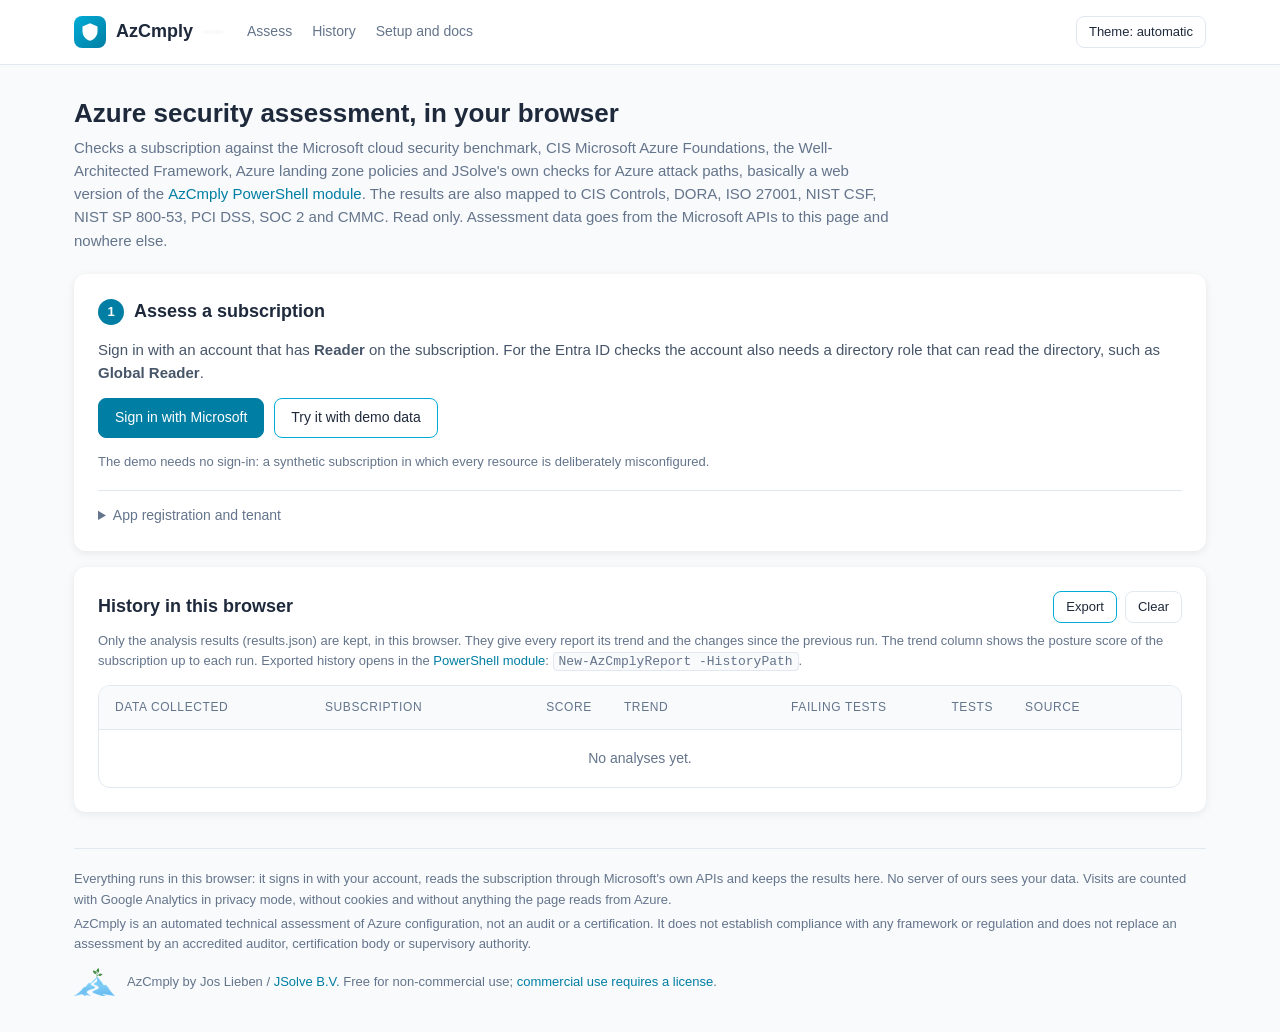
==== commit 456c433d: "1.0.4 (blob v1 + unsupported runtimes)" ====
--- a/Web/site/index.html
+++ b/Web/site/index.html
@@ -15,8 +15,8 @@
 <title>AzCmply</title>
 <link rel="icon" href="data:image/svg+xml,%3Csvg xmlns='http://www.w3.org/2000/svg' viewBox='0 0 16 16'%3E%3Cpath d='M8 1l6 2.5v4c0 3.5-2.6 6.3-6 7.5-3.4-1.2-6-4-6-7.5v-4z' fill='%23256abf'/%3E%3C/svg%3E">
 <!-- ?v= is the build id Convert-AzCmplyToWeb.ps1 stamps here, so an upload always loads its own files -->
-<link rel="stylesheet" href="css/app.css?v=1.0.3-7ea438e2a8">
-<script type="module" src="js/boot.js?v=1.0.3-7ea438e2a8"></script>
+<link rel="stylesheet" href="css/app.css?v=1.0.4-aef70a4881">
+<script type="module" src="js/boot.js?v=1.0.4-aef70a4881"></script>
 <!-- Google Analytics (GDPR Compliant) -->
 <script async src="https://www.googletagmanager.com/gtag/js?id=G-M6KB05FDNL"></script>
 <script>
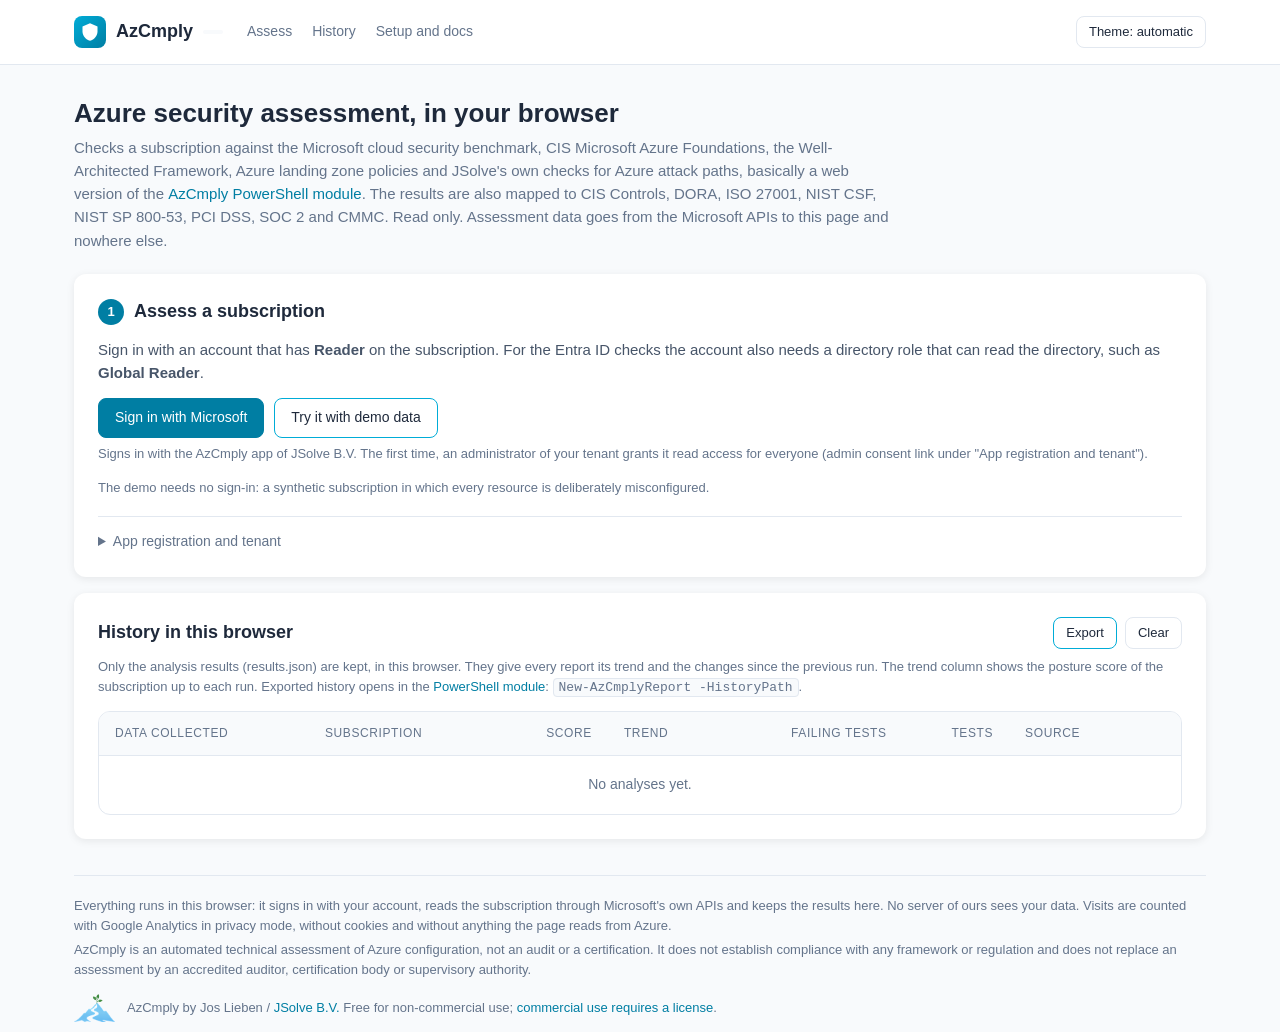
==== commit 49abb45f: "1.0.5" ====
--- a/Web/site/index.html
+++ b/Web/site/index.html
@@ -15,8 +15,8 @@
 <title>AzCmply</title>
 <link rel="icon" href="data:image/svg+xml,%3Csvg xmlns='http://www.w3.org/2000/svg' viewBox='0 0 16 16'%3E%3Cpath d='M8 1l6 2.5v4c0 3.5-2.6 6.3-6 7.5-3.4-1.2-6-4-6-7.5v-4z' fill='%23256abf'/%3E%3C/svg%3E">
 <!-- ?v= is the build id Convert-AzCmplyToWeb.ps1 stamps here, so an upload always loads its own files -->
-<link rel="stylesheet" href="css/app.css?v=1.0.4-aef70a4881">
-<script type="module" src="js/boot.js?v=1.0.4-aef70a4881"></script>
+<link rel="stylesheet" href="css/app.css?v=1.0.5-1af34e9ed6">
+<script type="module" src="js/boot.js?v=1.0.5-1af34e9ed6"></script>
 <!-- Google Analytics (GDPR Compliant) -->
 <script async src="https://www.googletagmanager.com/gtag/js?id=G-M6KB05FDNL"></script>
 <script>
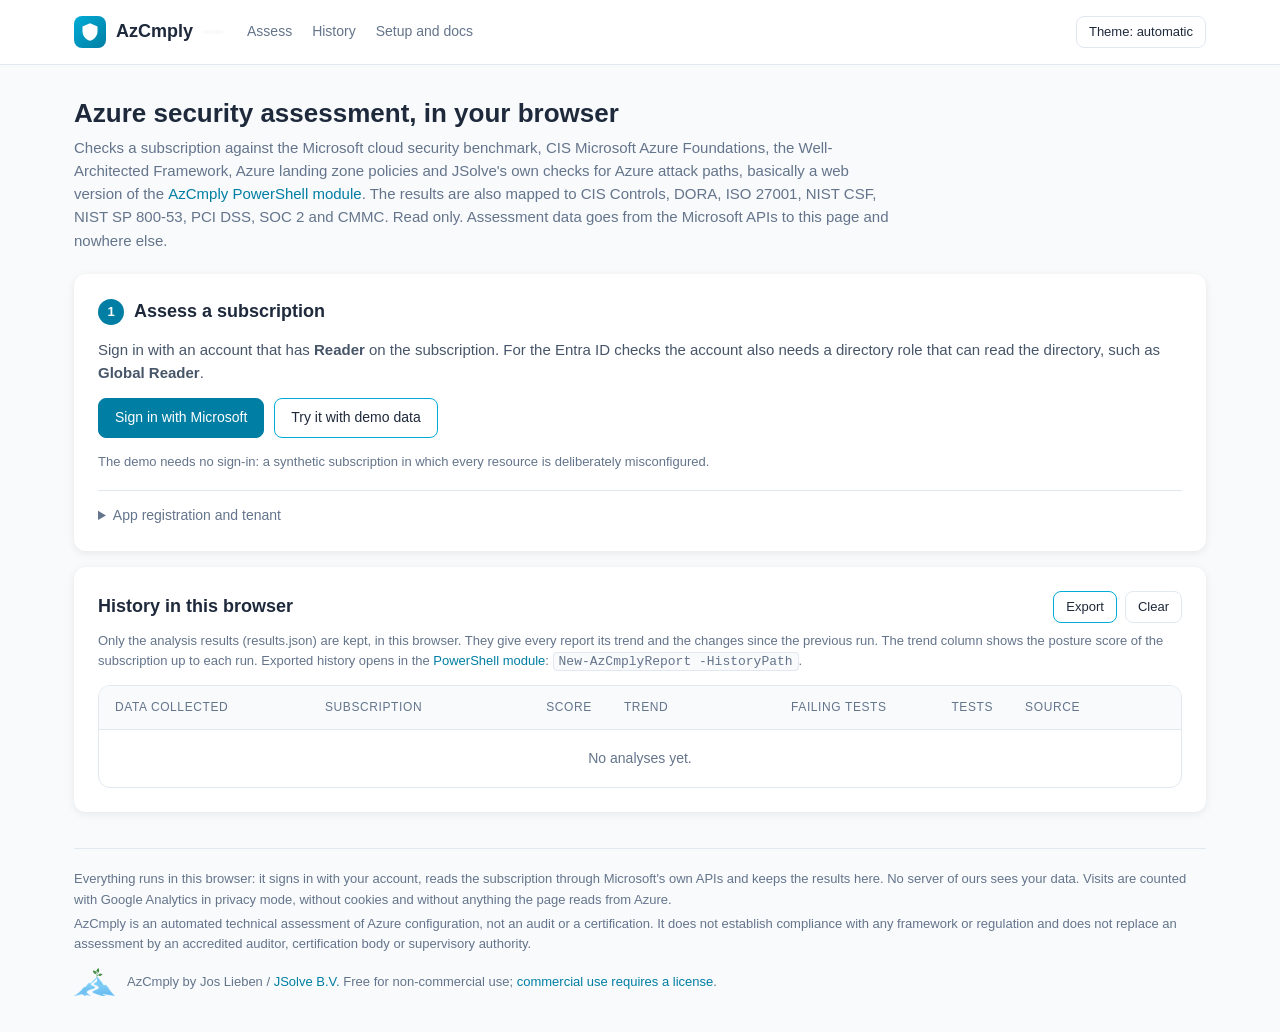
==== commit ccfb1beb: "1.0.6 (minor improvements)" ====
--- a/Web/site/index.html
+++ b/Web/site/index.html
@@ -15,8 +15,8 @@
 <title>AzCmply</title>
 <link rel="icon" href="data:image/svg+xml,%3Csvg xmlns='http://www.w3.org/2000/svg' viewBox='0 0 16 16'%3E%3Cpath d='M8 1l6 2.5v4c0 3.5-2.6 6.3-6 7.5-3.4-1.2-6-4-6-7.5v-4z' fill='%23256abf'/%3E%3C/svg%3E">
 <!-- ?v= is the build id Convert-AzCmplyToWeb.ps1 stamps here, so an upload always loads its own files -->
-<link rel="stylesheet" href="css/app.css?v=1.0.5-1af34e9ed6">
-<script type="module" src="js/boot.js?v=1.0.5-1af34e9ed6"></script>
+<link rel="stylesheet" href="css/app.css?v=1.0.6-b3e11655f3">
+<script type="module" src="js/boot.js?v=1.0.6-b3e11655f3"></script>
 <!-- Google Analytics (GDPR Compliant) -->
 <script async src="https://www.googletagmanager.com/gtag/js?id=G-M6KB05FDNL"></script>
 <script>
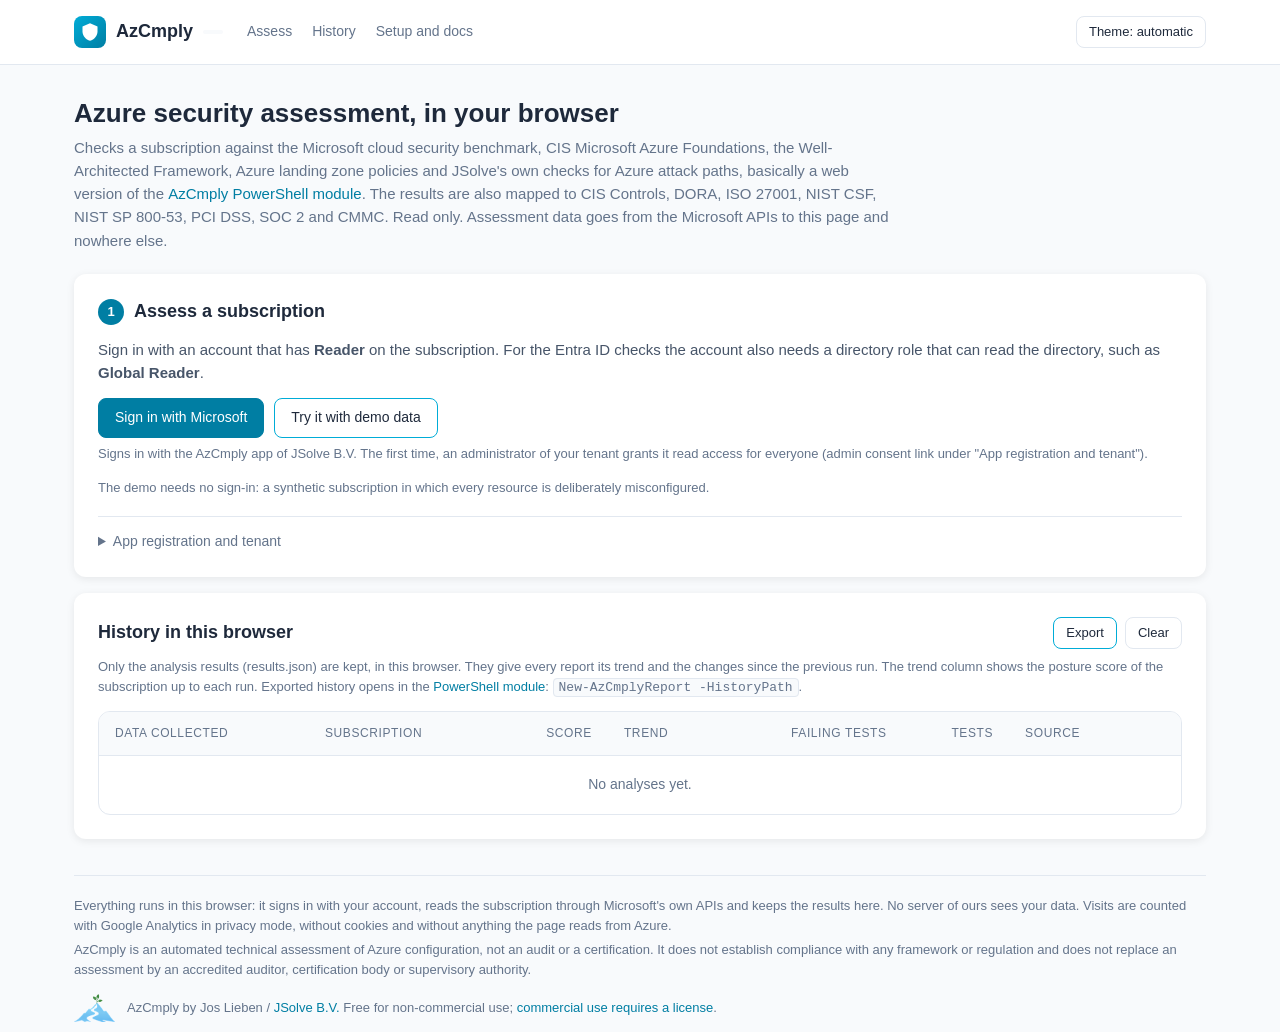
==== commit bf449be7: "1.0.7" ====
--- a/Web/site/index.html
+++ b/Web/site/index.html
@@ -15,8 +15,8 @@
 <title>AzCmply</title>
 <link rel="icon" href="data:image/svg+xml,%3Csvg xmlns='http://www.w3.org/2000/svg' viewBox='0 0 16 16'%3E%3Cpath d='M8 1l6 2.5v4c0 3.5-2.6 6.3-6 7.5-3.4-1.2-6-4-6-7.5v-4z' fill='%23256abf'/%3E%3C/svg%3E">
 <!-- ?v= is the build id Convert-AzCmplyToWeb.ps1 stamps here, so an upload always loads its own files -->
-<link rel="stylesheet" href="css/app.css?v=1.0.6-b3e11655f3">
-<script type="module" src="js/boot.js?v=1.0.6-b3e11655f3"></script>
+<link rel="stylesheet" href="css/app.css?v=1.0.7-7286734538">
+<script type="module" src="js/boot.js?v=1.0.7-7286734538"></script>
 <!-- Google Analytics (GDPR Compliant) -->
 <script async src="https://www.googletagmanager.com/gtag/js?id=G-M6KB05FDNL"></script>
 <script>
@@ -108,7 +108,7 @@
       </div>
       <label class="field"><span>Organization on the report cover (optional)</span><input type="text" id="opt-org" autocomplete="organization"></label>
       <div class="row">
-        <button type="button" class="btn primary" id="run">Run assessment</button>
+        <button type="button" class="btn primary" id="run">Run read-only assessment</button>
       </div>
       <p class="note">A subscription with a few hundred resources takes a few minutes. Keep this tab open while it runs.</p>
     </div>
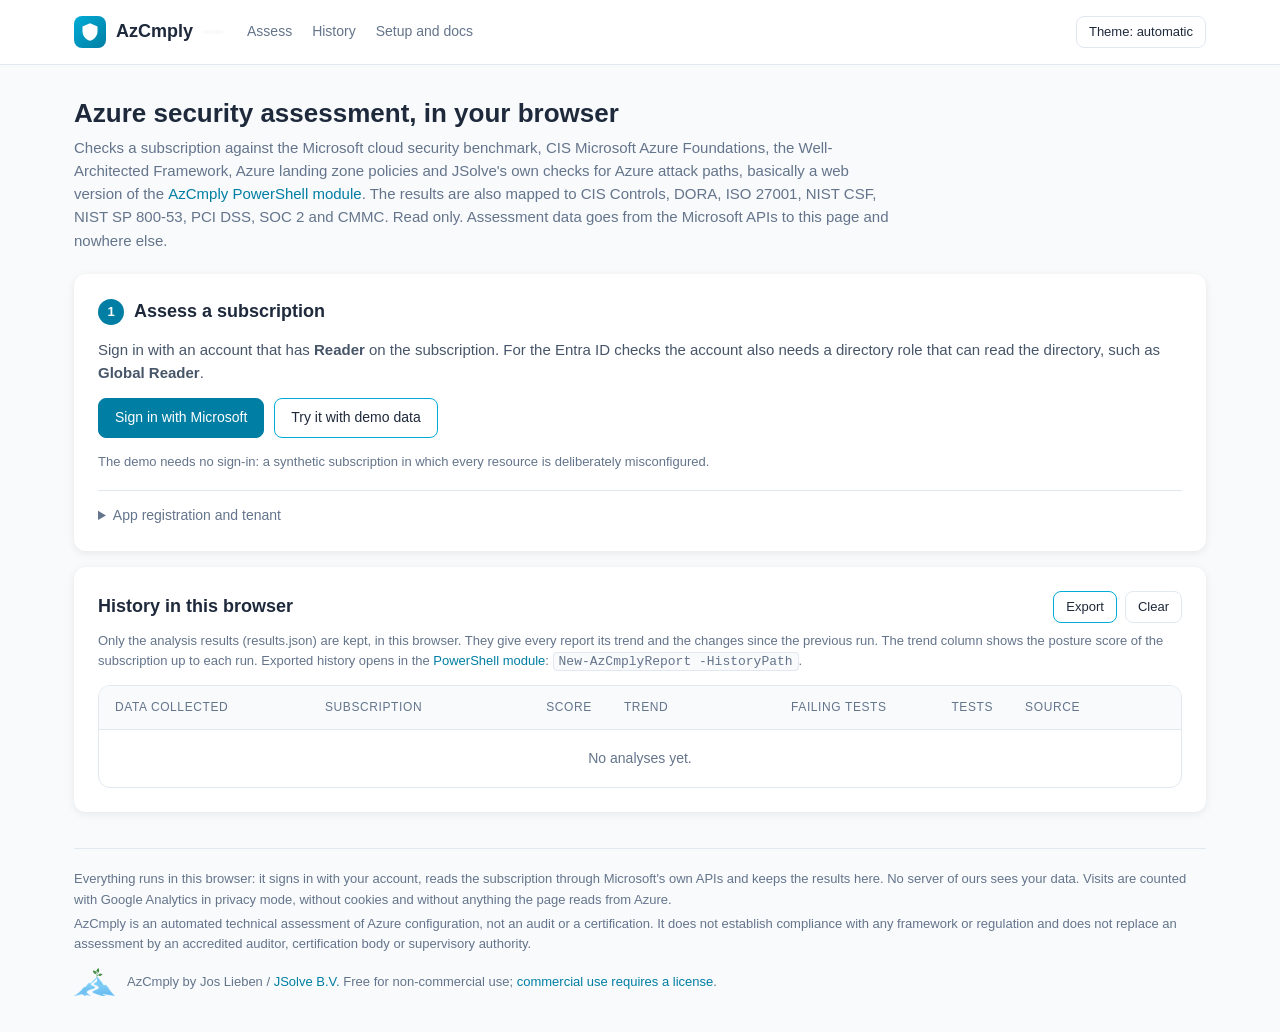
==== commit 31a8fc76: "1.0.8 release, adding CIS v7 for Azure" ====
--- a/Web/site/index.html
+++ b/Web/site/index.html
@@ -15,8 +15,8 @@
 <title>AzCmply</title>
 <link rel="icon" href="data:image/svg+xml,%3Csvg xmlns='http://www.w3.org/2000/svg' viewBox='0 0 16 16'%3E%3Cpath d='M8 1l6 2.5v4c0 3.5-2.6 6.3-6 7.5-3.4-1.2-6-4-6-7.5v-4z' fill='%23256abf'/%3E%3C/svg%3E">
 <!-- ?v= is the build id Convert-AzCmplyToWeb.ps1 stamps here, so an upload always loads its own files -->
-<link rel="stylesheet" href="css/app.css?v=1.0.7-7286734538">
-<script type="module" src="js/boot.js?v=1.0.7-7286734538"></script>
+<link rel="stylesheet" href="css/app.css?v=1.0.8-31e4611ff9">
+<script type="module" src="js/boot.js?v=1.0.8-31e4611ff9"></script>
 <!-- Google Analytics (GDPR Compliant) -->
 <script async src="https://www.googletagmanager.com/gtag/js?id=G-M6KB05FDNL"></script>
 <script>
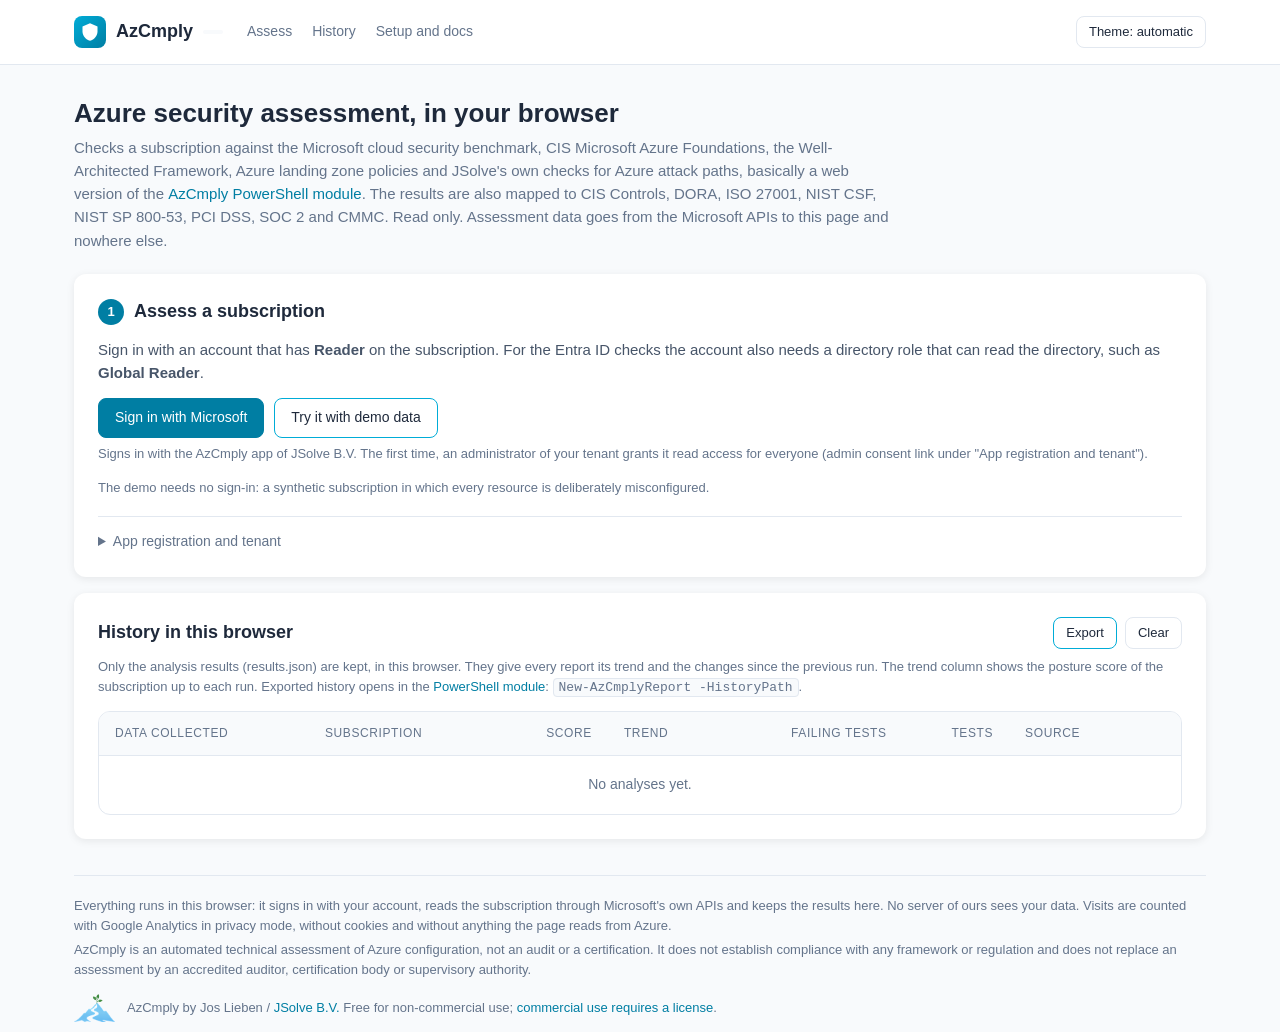
==== commit 01b41018: "AzCmply 1.0.9" ====
--- a/Web/site/index.html
+++ b/Web/site/index.html
@@ -15,8 +15,8 @@
 <title>AzCmply</title>
 <link rel="icon" href="data:image/svg+xml,%3Csvg xmlns='http://www.w3.org/2000/svg' viewBox='0 0 16 16'%3E%3Cpath d='M8 1l6 2.5v4c0 3.5-2.6 6.3-6 7.5-3.4-1.2-6-4-6-7.5v-4z' fill='%23256abf'/%3E%3C/svg%3E">
 <!-- ?v= is the build id Convert-AzCmplyToWeb.ps1 stamps here, so an upload always loads its own files -->
-<link rel="stylesheet" href="css/app.css?v=1.0.8-31e4611ff9">
-<script type="module" src="js/boot.js?v=1.0.8-31e4611ff9"></script>
+<link rel="stylesheet" href="css/app.css?v=1.0.9-6144e63105">
+<script type="module" src="js/boot.js?v=1.0.9-6144e63105"></script>
 <!-- Google Analytics (GDPR Compliant) -->
 <script async src="https://www.googletagmanager.com/gtag/js?id=G-M6KB05FDNL"></script>
 <script>
